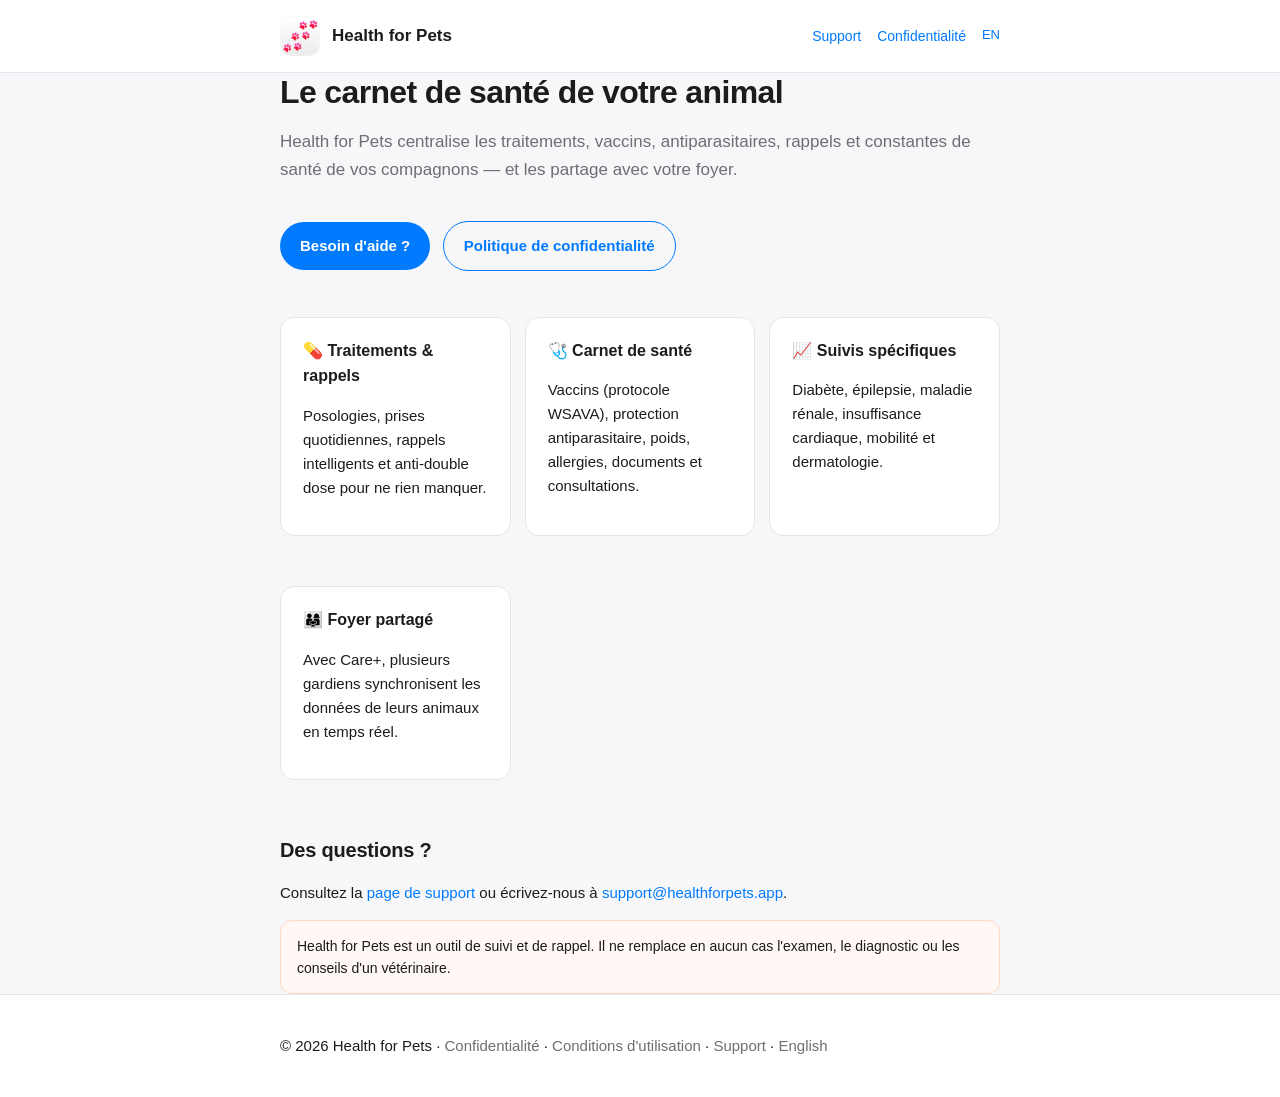
==== index.html @ dfe1745c "Site Health for Pets — pages FR/EN (accueil, confidentialité, conditions, support)" ====
<!DOCTYPE html>
<html lang="fr">
<head>
  <meta charset="utf-8" />
  <meta name="viewport" content="width=device-width, initial-scale=1" />
  <title>Health for Pets — Le carnet de santé de votre animal</title>
  <meta name="description" content="Health for Pets : suivez les traitements, vaccins, rappels et constantes de santé de vos animaux. Partage familial sécurisé avec Care+." />
  <link rel="icon" href="assets/icon.png" />
  <link rel="stylesheet" href="assets/style.css" />
</head>
<body>
  <header class="site">
    <div class="wrap">
      <img src="assets/icon.png" alt="Health for Pets" />
      <span class="brand">Health for Pets</span>
      <nav>
        <a href="support.html">Support</a>
        <a href="confidentialite.html">Confidentialité</a>
        <a href="en/index.html" class="lang">EN</a>
      </nav>
    </div>
  </header>

  <main class="wrap">
    <h1>Le carnet de santé de votre animal</h1>
    <p class="lead">
      Health for Pets centralise les traitements, vaccins, antiparasitaires, rappels et constantes
      de santé de vos compagnons — et les partage avec votre foyer.
    </p>

    <a class="button" href="support.html">Besoin d'aide ?</a>
    <a class="button secondary" href="confidentialite.html">Politique de confidentialité</a>

    <div class="grid">
      <div class="card">
        <h3>💊 Traitements & rappels</h3>
        <p>Posologies, prises quotidiennes, rappels intelligents et anti-double dose pour ne rien manquer.</p>
      </div>
      <div class="card">
        <h3>🩺 Carnet de santé</h3>
        <p>Vaccins (protocole WSAVA), protection antiparasitaire, poids, allergies, documents et consultations.</p>
      </div>
      <div class="card">
        <h3>📈 Suivis spécifiques</h3>
        <p>Diabète, épilepsie, maladie rénale, insuffisance cardiaque, mobilité et dermatologie.</p>
      </div>
      <div class="card">
        <h3>👨‍👩‍👧 Foyer partagé</h3>
        <p>Avec Care+, plusieurs gardiens synchronisent les données de leurs animaux en temps réel.</p>
      </div>
    </div>

    <h2>Des questions ?</h2>
    <p>
      Consultez la <a href="support.html">page de support</a> ou écrivez-nous à
      <a href="mailto:support@healthforpets.app">support@healthforpets.app</a>.
    </p>

    <div class="note">
      Health for Pets est un outil de suivi et de rappel. Il ne remplace en aucun cas
      l'examen, le diagnostic ou les conseils d'un vétérinaire.
    </div>
  </main>

  <footer class="site">
    <div class="wrap">
      <p>
        © 2026 Health for Pets ·
        <a href="confidentialite.html">Confidentialité</a> ·
        <a href="conditions.html">Conditions d'utilisation</a> ·
        <a href="support.html">Support</a> ·
        <a href="en/index.html">English</a>
      </p>
    </div>
  </footer>
</body>
</html>
---- assets/style.css ----
/* Health for Pets — feuille de style commune */
:root {
  --blue: #007aff;
  --orange: #ff570f;
  --ink: #1c1c1e;
  --muted: #6e6e73;
  --bg: #f7f7f9;
  --card: #ffffff;
  --line: #e5e5ea;
}

* {
  box-sizing: border-box;
}

body {
  margin: 0;
  font-family: -apple-system, BlinkMacSystemFont, "Segoe UI", Roboto, Helvetica, Arial, sans-serif;
  color: var(--ink);
  background: var(--bg);
  line-height: 1.6;
  -webkit-font-smoothing: antialiased;
}

a {
  color: var(--blue);
  text-decoration: none;
}

a:hover {
  text-decoration: underline;
}

.wrap {
  max-width: 760px;
  margin: 0 auto;
  padding: 0 20px;
}

/* En-tête */
header.site {
  background: var(--card);
  border-bottom: 1px solid var(--line);
}

header.site .wrap {
  display: flex;
  align-items: center;
  gap: 12px;
  padding-top: 16px;
  padding-bottom: 16px;
}

header.site img {
  width: 40px;
  height: 40px;
  border-radius: 10px;
}

header.site .brand {
  font-weight: 700;
  font-size: 17px;
  color: var(--ink);
}

header.site nav {
  margin-left: auto;
  display: flex;
  gap: 16px;
  font-size: 14px;
}

/* Contenu */
main {
  padding: 40px 0 64px;
}

h1 {
  font-size: 32px;
  line-height: 1.2;
  letter-spacing: -0.02em;
  margin: 0 0 8px;
}

h2 {
  font-size: 20px;
  letter-spacing: -0.01em;
  margin: 36px 0 10px;
}

h3 {
  font-size: 16px;
  margin: 24px 0 6px;
}

p,
li {
  font-size: 15px;
  color: var(--ink);
}

.lead {
  font-size: 17px;
  color: var(--muted);
  margin-bottom: 32px;
}

.updated {
  font-size: 13px;
  color: var(--muted);
}

.card {
  background: var(--card);
  border: 1px solid var(--line);
  border-radius: 14px;
  padding: 20px 22px;
  margin: 18px 0;
}

.card h3 {
  margin-top: 0;
}

.grid {
  display: grid;
  grid-template-columns: repeat(auto-fit, minmax(220px, 1fr));
  gap: 14px;
  margin: 22px 0;
}

.button {
  display: inline-block;
  background: var(--blue);
  color: #fff;
  padding: 12px 20px;
  border-radius: 999px;
  font-weight: 600;
  font-size: 15px;
  margin: 6px 8px 6px 0;
}

.button:hover {
  text-decoration: none;
  opacity: 0.9;
}

.button.secondary {
  background: transparent;
  color: var(--blue);
  border: 1px solid var(--blue);
}

.note {
  background: #fff8f4;
  border: 1px solid #ffd9c7;
  border-radius: 12px;
  padding: 14px 16px;
  font-size: 14px;
}

table {
  width: 100%;
  border-collapse: collapse;
  font-size: 14px;
  margin: 12px 0;
}

th,
td {
  text-align: left;
  padding: 10px 8px;
  border-bottom: 1px solid var(--line);
  vertical-align: top;
}

th {
  color: var(--muted);
  font-weight: 600;
}

footer.site {
  border-top: 1px solid var(--line);
  background: var(--card);
  padding: 24px 0;
  font-size: 13px;
  color: var(--muted);
}

footer.site a {
  color: var(--muted);
}

.lang {
  font-size: 13px;
}
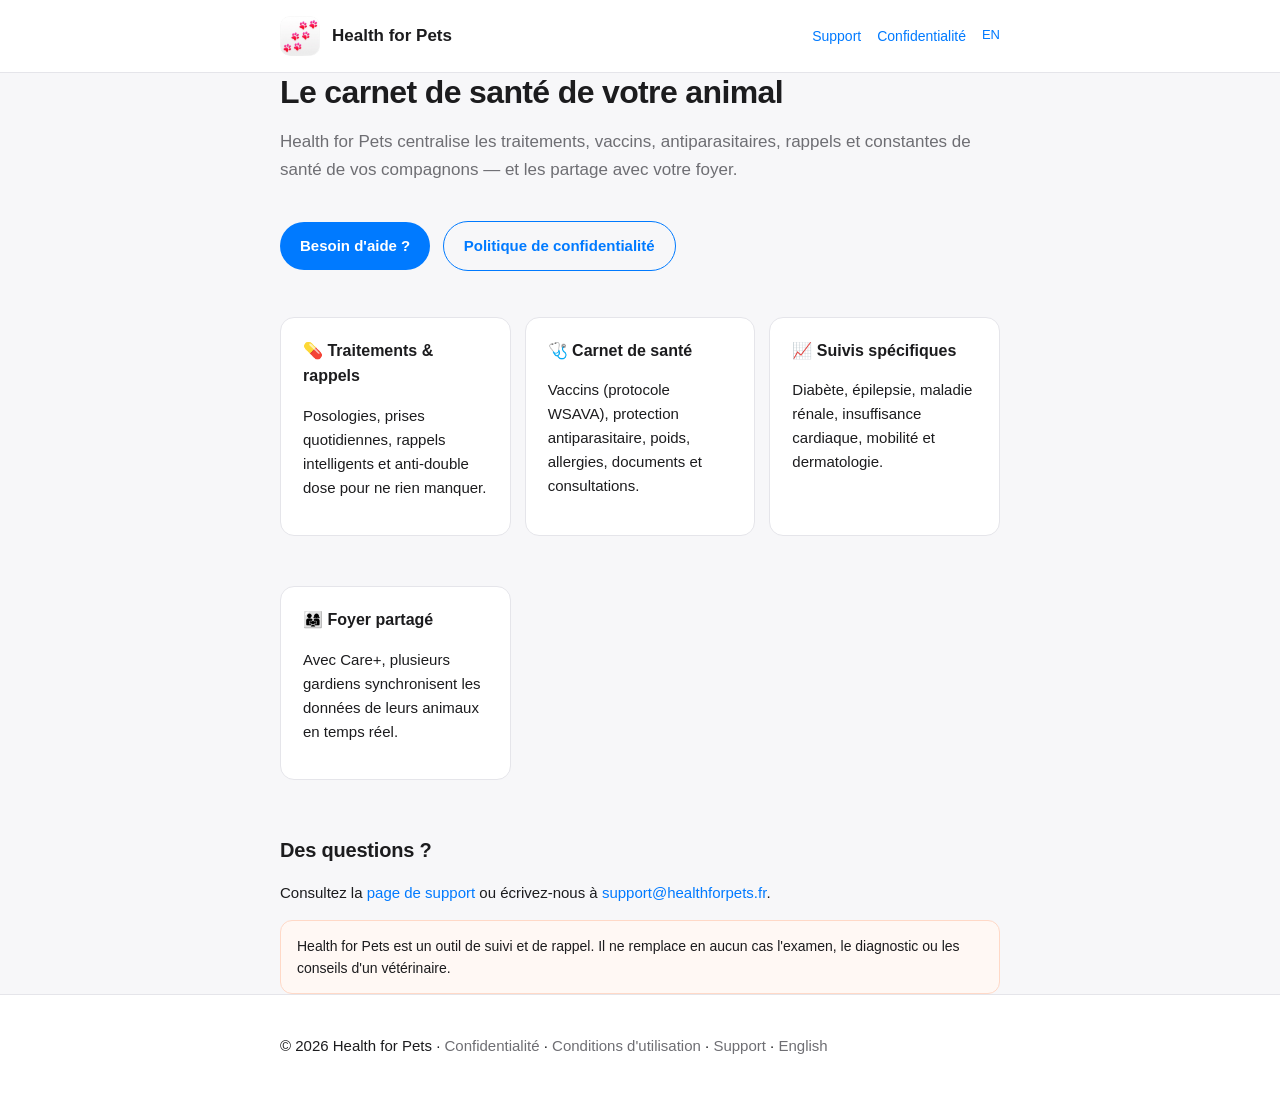
==== commit aea20dde: "Domaine healthforpets.fr : URLs, e-mails, CNAME + doc e-mail OVH" ====
--- a/index.html
+++ b/index.html
@@ -53,7 +53,7 @@
     <h2>Des questions ?</h2>
     <p>
       Consultez la <a href="support.html">page de support</a> ou écrivez-nous à
-      <a href="mailto:support@healthforpets.app">support@healthforpets.app</a>.
+      <a href="mailto:support@healthforpets.fr">support@healthforpets.fr</a>.
     </p>
 
     <div class="note">
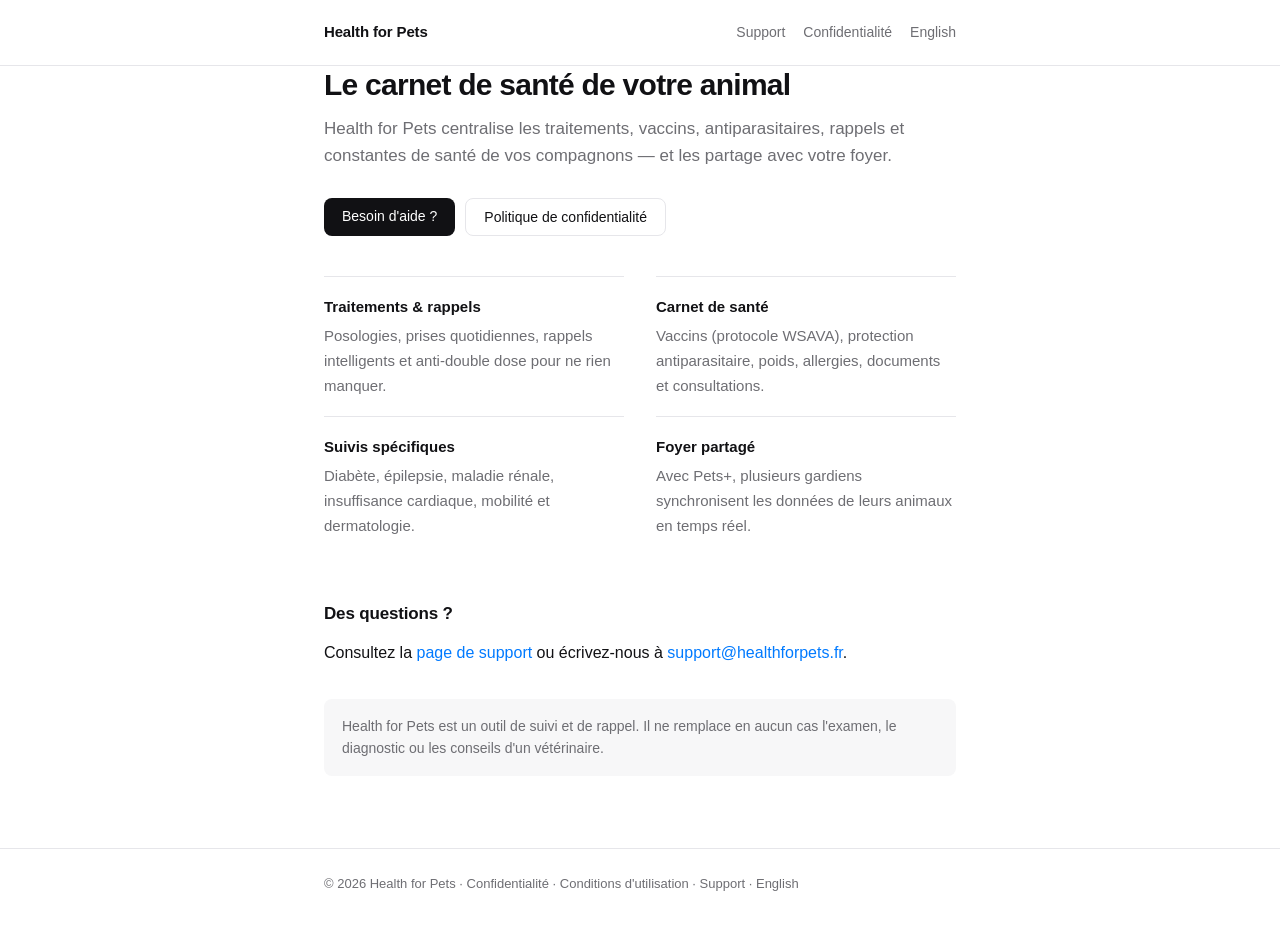
==== commit 1192d9fa: "refonte minimaliste du site : suppression de toutes les images, typographie systeme, filets fins (8 " ====
--- a/index.html
+++ b/index.html
@@ -3,20 +3,19 @@
 <head>
   <meta charset="utf-8" />
   <meta name="viewport" content="width=device-width, initial-scale=1" />
+  <meta name="theme-color" content="#ffffff" />
   <title>Health for Pets — Le carnet de santé de votre animal</title>
-  <meta name="description" content="Health for Pets : suivez les traitements, vaccins, rappels et constantes de santé de vos animaux. Partage familial sécurisé avec Care+." />
-  <link rel="icon" href="assets/icon.png" />
+  <meta name="description" content="Health for Pets : suivez les traitements, vaccins, rappels et constantes de santé de vos animaux. Partage familial sécurisé avec Pets+." />
   <link rel="stylesheet" href="assets/style.css" />
 </head>
 <body>
   <header class="site">
     <div class="wrap">
-      <img src="assets/icon.png" alt="Health for Pets" />
       <span class="brand">Health for Pets</span>
       <nav>
         <a href="support.html">Support</a>
         <a href="confidentialite.html">Confidentialité</a>
-        <a href="en/index.html" class="lang">EN</a>
+        <a href="en/index.html">English</a>
       </nav>
     </div>
   </header>
@@ -28,27 +27,29 @@
       de santé de vos compagnons — et les partage avec votre foyer.
     </p>
 
-    <a class="button" href="support.html">Besoin d'aide ?</a>
-    <a class="button secondary" href="confidentialite.html">Politique de confidentialité</a>
+    <p class="actions">
+      <a class="button" href="support.html">Besoin d'aide ?</a>
+      <a class="button secondary" href="confidentialite.html">Politique de confidentialité</a>
+    </p>
 
-    <div class="grid">
-      <div class="card">
-        <h3>💊 Traitements & rappels</h3>
+    <ul class="features">
+      <li>
+        <h3>Traitements &amp; rappels</h3>
         <p>Posologies, prises quotidiennes, rappels intelligents et anti-double dose pour ne rien manquer.</p>
-      </div>
-      <div class="card">
-        <h3>🩺 Carnet de santé</h3>
+      </li>
+      <li>
+        <h3>Carnet de santé</h3>
         <p>Vaccins (protocole WSAVA), protection antiparasitaire, poids, allergies, documents et consultations.</p>
-      </div>
-      <div class="card">
-        <h3>📈 Suivis spécifiques</h3>
+      </li>
+      <li>
+        <h3>Suivis spécifiques</h3>
         <p>Diabète, épilepsie, maladie rénale, insuffisance cardiaque, mobilité et dermatologie.</p>
-      </div>
-      <div class="card">
-        <h3>👨‍👩‍👧 Foyer partagé</h3>
-        <p>Avec Care+, plusieurs gardiens synchronisent les données de leurs animaux en temps réel.</p>
-      </div>
-    </div>
+      </li>
+      <li>
+        <h3>Foyer partagé</h3>
+        <p>Avec Pets+, plusieurs gardiens synchronisent les données de leurs animaux en temps réel.</p>
+      </li>
+    </ul>
 
     <h2>Des questions ?</h2>
     <p>
@@ -56,10 +57,10 @@
       <a href="mailto:support@healthforpets.fr">support@healthforpets.fr</a>.
     </p>
 
-    <div class="note">
+    <p class="note">
       Health for Pets est un outil de suivi et de rappel. Il ne remplace en aucun cas
       l'examen, le diagnostic ou les conseils d'un vétérinaire.
-    </div>
+    </p>
   </main>
 
   <footer class="site">
--- a/assets/style.css
+++ b/assets/style.css
@@ -1,29 +1,33 @@
-/* Health for Pets — feuille de style commune */
+/* Health for Pets — feuille de style commune (minimaliste, sans images) */
 :root {
-  --blue: #007aff;
-  --orange: #ff570f;
-  --ink: #1c1c1e;
+  --ink: #111114;
   --muted: #6e6e73;
-  --bg: #f7f7f9;
-  --card: #ffffff;
-  --line: #e5e5ea;
+  --line: #e6e6ea;
+  --soft: #f7f7f8;
+  --bg: #ffffff;
+  --accent: #007aff;
 }
 
 * {
   box-sizing: border-box;
 }
 
+html {
+  -webkit-text-size-adjust: 100%;
+}
+
 body {
   margin: 0;
+  background: var(--bg);
+  color: var(--ink);
   font-family: -apple-system, BlinkMacSystemFont, "Segoe UI", Roboto, Helvetica, Arial, sans-serif;
-  color: var(--ink);
-  background: var(--bg);
-  line-height: 1.6;
+  font-size: 16px;
+  line-height: 1.65;
   -webkit-font-smoothing: antialiased;
 }
 
 a {
-  color: var(--blue);
+  color: var(--accent);
   text-decoration: none;
 }
 
@@ -32,165 +36,240 @@
 }
 
 .wrap {
-  max-width: 760px;
+  max-width: 680px;
   margin: 0 auto;
-  padding: 0 20px;
+  padding: 0 24px;
 }
 
 /* En-tête */
 header.site {
-  background: var(--card);
   border-bottom: 1px solid var(--line);
 }
 
 header.site .wrap {
   display: flex;
-  align-items: center;
-  gap: 12px;
-  padding-top: 16px;
-  padding-bottom: 16px;
-}
-
-header.site img {
-  width: 40px;
-  height: 40px;
-  border-radius: 10px;
+  align-items: baseline;
+  gap: 20px;
+  padding-top: 20px;
+  padding-bottom: 20px;
 }
 
 header.site .brand {
-  font-weight: 700;
-  font-size: 17px;
-  color: var(--ink);
+  font-size: 15px;
+  font-weight: 600;
+  letter-spacing: -0.01em;
+  white-space: nowrap;
 }
 
 header.site nav {
   margin-left: auto;
   display: flex;
-  gap: 16px;
-  font-size: 14px;
+  flex-wrap: wrap;
+  justify-content: flex-end;
+  gap: 8px 18px;
+  font-size: 14px;
+}
+
+header.site nav a {
+  color: var(--muted);
+}
+
+header.site nav a:hover {
+  color: var(--ink);
+  text-decoration: none;
 }
 
 /* Contenu */
 main {
-  padding: 40px 0 64px;
+  padding: 56px 0 40px;
 }
 
 h1 {
-  font-size: 32px;
-  line-height: 1.2;
-  letter-spacing: -0.02em;
-  margin: 0 0 8px;
+  font-size: 30px;
+  font-weight: 600;
+  line-height: 1.25;
+  letter-spacing: -0.025em;
+  margin: 0 0 12px;
 }
 
 h2 {
-  font-size: 20px;
+  font-size: 17px;
+  font-weight: 600;
   letter-spacing: -0.01em;
-  margin: 36px 0 10px;
+  margin: 44px 0 12px;
 }
 
 h3 {
-  font-size: 16px;
-  margin: 24px 0 6px;
+  font-size: 15px;
+  font-weight: 600;
+  margin: 0 0 4px;
 }
 
 p,
 li {
-  font-size: 15px;
-  color: var(--ink);
+  margin: 0 0 14px;
+}
+
+p:last-child {
+  margin-bottom: 0;
+}
+
+ul {
+  padding-left: 20px;
 }
 
 .lead {
   font-size: 17px;
-  color: var(--muted);
-  margin-bottom: 32px;
+  line-height: 1.6;
+  color: var(--muted);
+  margin-bottom: 28px;
 }
 
 .updated {
   font-size: 13px;
   color: var(--muted);
-}
-
-.card {
-  background: var(--card);
-  border: 1px solid var(--line);
-  border-radius: 14px;
-  padding: 20px 22px;
-  margin: 18px 0;
-}
-
-.card h3 {
-  margin-top: 0;
-}
-
-.grid {
-  display: grid;
-  grid-template-columns: repeat(auto-fit, minmax(220px, 1fr));
-  gap: 14px;
-  margin: 22px 0;
-}
-
+  margin-bottom: 24px;
+}
+
+/* Boutons */
 .button {
   display: inline-block;
-  background: var(--blue);
+  background: var(--ink);
   color: #fff;
-  padding: 12px 20px;
-  border-radius: 999px;
-  font-weight: 600;
-  font-size: 15px;
-  margin: 6px 8px 6px 0;
+  padding: 10px 18px;
+  border-radius: 8px;
+  font-size: 14px;
+  font-weight: 500;
+  line-height: 1.2;
 }
 
 .button:hover {
+  background: #000;
   text-decoration: none;
-  opacity: 0.9;
 }
 
 .button.secondary {
   background: transparent;
-  color: var(--blue);
-  border: 1px solid var(--blue);
-}
-
+  color: var(--ink);
+  border: 1px solid var(--line);
+}
+
+.button.secondary:hover {
+  border-color: var(--ink);
+}
+
+.actions {
+  display: flex;
+  flex-wrap: wrap;
+  gap: 10px;
+  margin: 0 0 40px;
+}
+
+/* Liste de fonctionnalités */
+.features {
+  list-style: none;
+  padding: 0;
+  margin: 0;
+  display: grid;
+  grid-template-columns: repeat(auto-fit, minmax(260px, 1fr));
+  gap: 0 32px;
+}
+
+.features li {
+  padding: 18px 0;
+  border-top: 1px solid var(--line);
+  margin: 0;
+}
+
+.features p {
+  font-size: 15px;
+  color: var(--muted);
+  margin: 0;
+}
+
+/* Questions fréquentes */
+.qa {
+  padding: 18px 0;
+  border-top: 1px solid var(--line);
+}
+
+.qa p {
+  margin: 0;
+}
+
+/* Encadré */
 .note {
-  background: #fff8f4;
-  border: 1px solid #ffd9c7;
-  border-radius: 12px;
-  padding: 14px 16px;
-  font-size: 14px;
+  margin: 32px 0 0;
+  padding: 16px 18px;
+  background: var(--soft);
+  border-radius: 8px;
+  font-size: 14px;
+  line-height: 1.6;
+  color: var(--muted);
+}
+
+/* Tableaux */
+.scroll {
+  overflow-x: auto;
+  margin: 16px 0 24px;
 }
 
 table {
   width: 100%;
+  min-width: 520px;
   border-collapse: collapse;
   font-size: 14px;
-  margin: 12px 0;
-}
-
-th,
+}
+
+th {
+  text-align: left;
+  font-size: 12px;
+  font-weight: 600;
+  text-transform: uppercase;
+  letter-spacing: 0.06em;
+  color: var(--muted);
+  padding: 0 16px 8px 0;
+  border-bottom: 1px solid var(--ink);
+  vertical-align: bottom;
+}
+
 td {
-  text-align: left;
-  padding: 10px 8px;
+  padding: 12px 16px 12px 0;
   border-bottom: 1px solid var(--line);
   vertical-align: top;
 }
 
-th {
-  color: var(--muted);
-  font-weight: 600;
-}
-
+/* Pied de page */
 footer.site {
+  margin-top: 72px;
   border-top: 1px solid var(--line);
-  background: var(--card);
-  padding: 24px 0;
+  padding: 24px 0 48px;
   font-size: 13px;
   color: var(--muted);
 }
 
+footer.site p {
+  margin: 0;
+}
+
 footer.site a {
   color: var(--muted);
 }
 
-.lang {
-  font-size: 13px;
-}
+footer.site a:hover {
+  color: var(--ink);
+}
+
+@media (max-width: 480px) {
+  main {
+    padding-top: 40px;
+  }
+
+  h1 {
+    font-size: 26px;
+  }
+
+  header.site .wrap {
+    align-items: center;
+  }
+}
